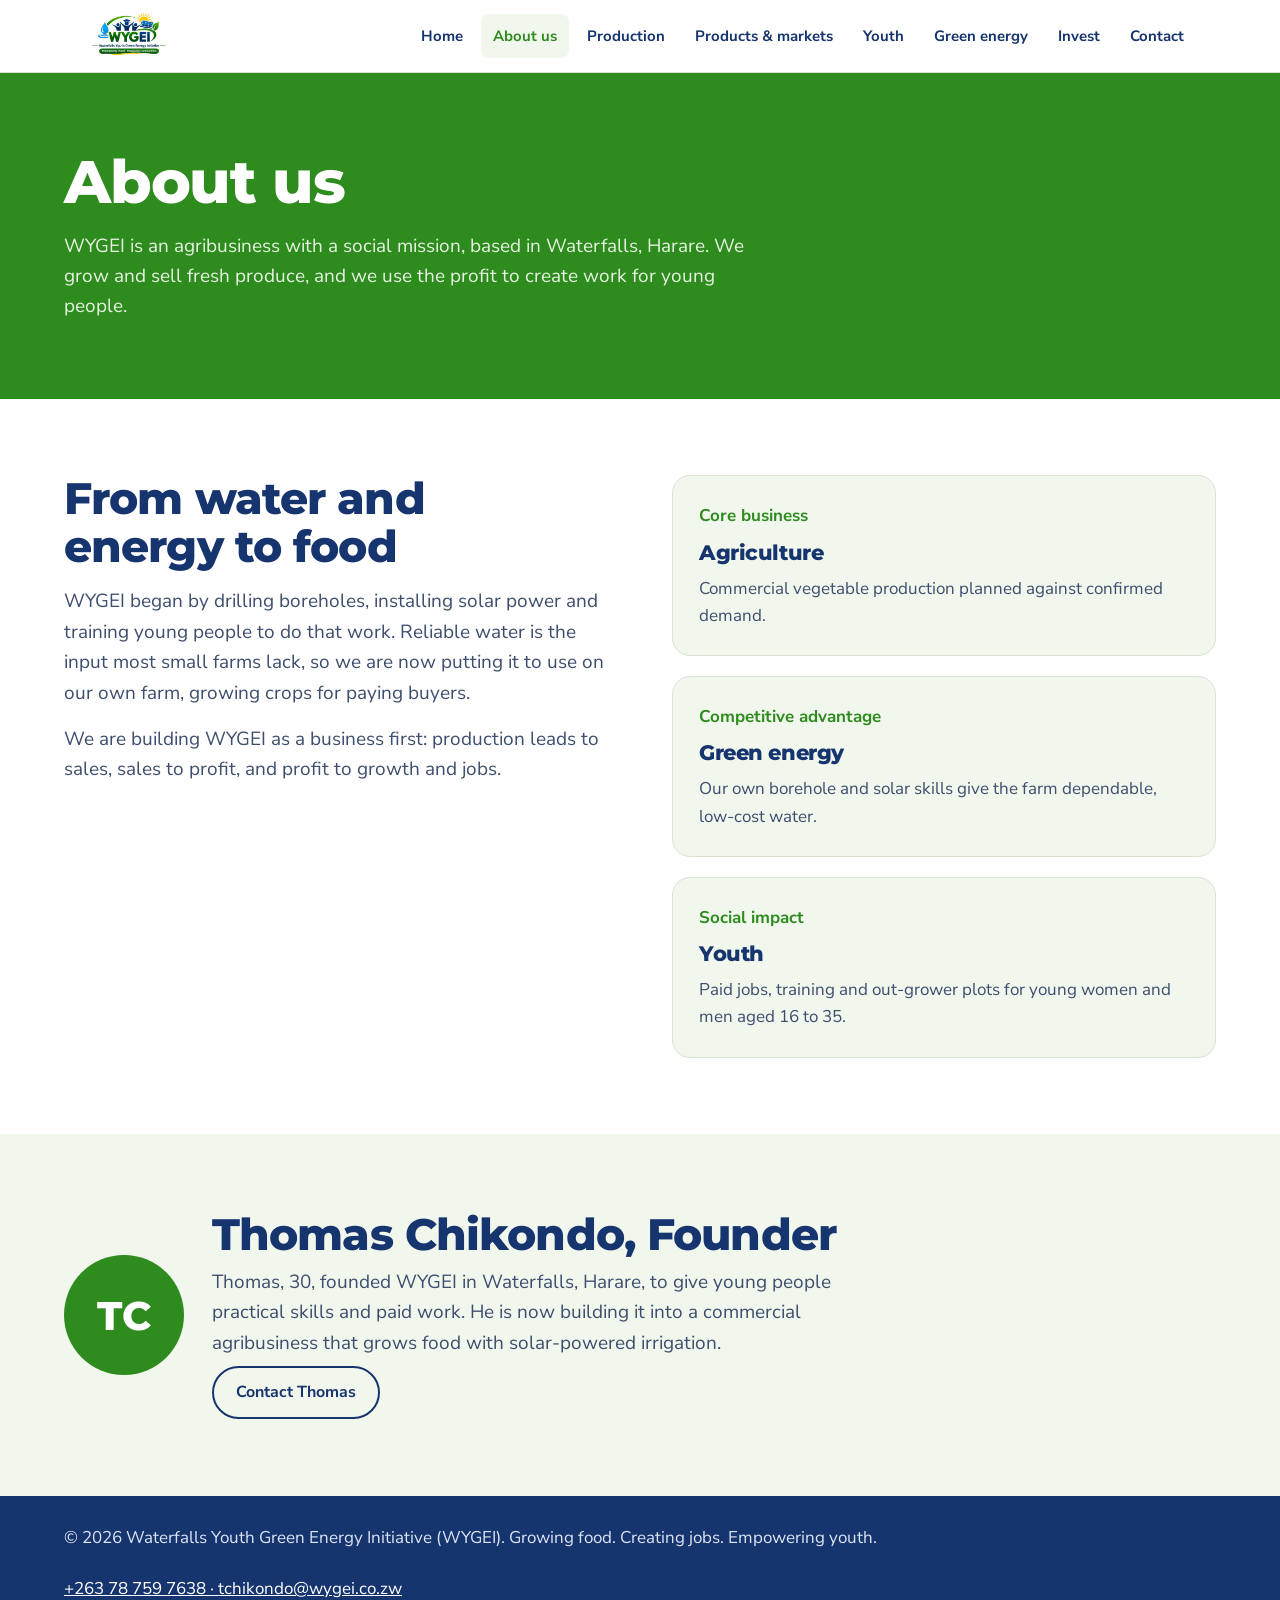
==== about.html @ 9649f08f "Split site into eight pages, add revenue simulator and investment detail Home leads with the commerc" ====
<!DOCTYPE html>
<html lang="en">
<head>
<meta charset="utf-8">
<meta name="viewport" content="width=device-width, initial-scale=1">
<title>About WYGEI</title>
<meta name="description" content="About Waterfalls Youth Green Energy Initiative, a youth-driven agribusiness in Harare.">
<link rel="stylesheet" href="https://fonts.googleapis.com/css2?family=Montserrat:wght@700;800&family=Nunito+Sans:wght@400;600;700&display=swap">
<link rel="stylesheet" href="style.css">
</head>
<body>
<nav aria-label="Main">
<div class="wrap">
<a class="brand" href="index.html"><span><img src="logo.png" alt="WYGEI home" width="78" height="52"></span></a>
<div class="links"><a href="index.html">Home</a><a href="about.html" aria-current="page">About us</a><a href="production.html">Production</a><a href="markets.html">Products &amp; markets</a><a href="youth.html">Youth</a><a href="energy.html">Green energy</a><a href="invest.html">Invest</a><a href="contact.html">Contact</a></div>
</div>
</nav>
<header class="band green"><div class="wrap pagehead"><h1>About us</h1><p class="lead">WYGEI is an agribusiness with a social mission, based in Waterfalls, Harare. We grow and sell fresh produce, and we use the profit to create work for young people.</p></div></header>
<section class="band" id="story">
<div class="wrap split">
<div style="display:grid;gap:16px">
<h2>From water and energy to food</h2>
<p class="lead">WYGEI began by drilling boreholes, installing solar power and training young people to do that work. Reliable water is the input most small farms lack, so we are now putting it to use on our own farm, growing crops for paying buyers.</p>
<p class="lead">We are building WYGEI as a business first: production leads to sales, sales to profit, and profit to growth and jobs.</p>
</div>
<div class="cards" style="grid-template-columns:minmax(0,1fr);margin-top:0">
<div class="card"><span class="tag" style="color:var(--green);font-weight:700">Core business</span><h3>Agriculture</h3><p>Commercial vegetable production planned against confirmed demand.</p></div>
<div class="card"><span class="tag" style="color:var(--green);font-weight:700">Competitive advantage</span><h3>Green energy</h3><p>Our own borehole and solar skills give the farm dependable, low-cost water.</p></div>
<div class="card"><span class="tag" style="color:var(--green);font-weight:700">Social impact</span><h3>Youth</h3><p>Paid jobs, training and out-grower plots for young women and men aged 16 to 35.</p></div>
</div>
</div>
</section>
<section class="band" style="background:var(--panel)" id="founder">
<div class="wrap founder" style="margin-top:0">
<div class="mono" aria-hidden="true">TC</div>
<div style="display:grid;gap:8px">
<h2>Thomas Chikondo, Founder</h2>
<p class="lead">Thomas, 30, founded WYGEI in Waterfalls, Harare, to give young people practical skills and paid work. He is now building it into a commercial agribusiness that grows food with solar-powered irrigation.</p>
<p><a class="btn ghost" href="contact.html">Contact Thomas</a></p>
</div>
</div>
</section>

<footer class="band" style="padding-block:28px">
<div class="wrap">
<p>© 2026 Waterfalls Youth Green Energy Initiative (WYGEI). Growing food. Creating jobs. Empowering youth.</p>
<p><a href="contact.html">+263 78 759 7638 · tchikondo@wygei.co.zw</a></p>
</div>
</footer>
<script src="app.js"></script>
</body>
</html>
---- style.css ----
:root{color-scheme:light dark;
--bg:light-dark(#FFFFFF,#0C1A33);
--ink:light-dark(#16346E,#EEF3FB);
--soft:light-dark(#3E4E6E,#B8C6DE);
--green:light-dark(#2E8B1E,#3FA82C);
--greenband:light-dark(#2E8B1E,#1F5E17);
--onGreen:#FFFFFF;
--sun:#F5C400;
--water:light-dark(#1E9BE0,#4DB6F0);
--panel:light-dark(#F2F7EE,#13264A);
--line:light-dark(#D9E3D2,#25395F);
--sky1:light-dark(#DDF0FF,#0A1630);
--sky2:light-dark(#FFF4CC,#1B2C55);
--hill:light-dark(#BFE0A6,#1E4A2A);
--soil:light-dark(#B98A5E,#5A3F2A);
--soil2:light-dark(#A4774D,#4A3322)}
:root[data-theme=light]{color-scheme:light}:root[data-theme=dark]{color-scheme:dark}
*{box-sizing:border-box;min-width:0}
html{scroll-padding-top:84px;scroll-behavior:smooth}
body{margin:0;background:var(--bg);color:var(--ink);font:17px/1.6 'Nunito Sans',Arial,sans-serif;overflow-x:clip}
img{max-width:100%;height:auto;display:block}
a{color:inherit}
h1,h2,h3{font-family:Montserrat,Arial,sans-serif;font-weight:800;line-height:1.08;letter-spacing:-.02em;margin:0;text-wrap:balance}
h1{font-size:clamp(34px,5.2vw,60px)}
h2{font-size:clamp(28px,3.6vw,44px)}
h3{font-size:21px;line-height:1.2}
p{margin:0}
.wrap{max-width:1240px;margin:0 auto}
.band{padding-block:clamp(40px,6vw,88px);padding-inline:max(5vw,16px)}
.lead{font-size:19px;color:var(--soft);max-width:62ch}
nav{position:sticky;top:0;z-index:5;background:color-mix(in srgb,var(--bg) 92%,transparent);backdrop-filter:blur(8px);border-bottom:1px solid var(--line)}
nav .wrap{display:flex;align-items:center;gap:20px;padding:8px max(5vw,16px);flex-wrap:wrap}
.brand{display:flex;align-items:center;gap:12px;text-decoration:none;margin-right:auto}
.brand span{background:#fff;border-radius:10px;padding:2px 6px;display:block}
.brand img{height:52px;width:auto}
.links{display:flex;gap:6px;flex-wrap:wrap}
.links a{text-decoration:none;font-weight:700;font-size:15px;padding:10px 12px;border-radius:8px}
.links a:hover,.links a:focus-visible{background:var(--panel)}
.btn{display:inline-flex;align-items:center;justify-content:center;min-height:48px;padding:12px 22px;border-radius:999px;font-weight:700;text-decoration:none;border:2px solid transparent;font-size:16px;cursor:pointer;font-family:inherit}
.btn.sun{background:var(--sun);color:#16346E}
.btn.ghost{border-color:currentColor;background:transparent;color:inherit}
.btn:focus-visible,a:focus-visible,input:focus-visible,select:focus-visible,textarea:focus-visible{outline:3px solid var(--water);outline-offset:2px}
.hero{padding-bottom:0}
.hero .top{display:grid;grid-template-columns:minmax(0,1.3fr) minmax(0,1fr);gap:40px;align-items:end}
.hero .ctas{display:flex;gap:12px;flex-wrap:wrap}
.fig{position:relative;height:clamp(260px,34vw,440px);margin-top:36px}
.fig>svg{position:absolute;inset:0;width:100%;height:100%}
.green{background:var(--greenband);color:var(--onGreen)}
.green .lead,.green p{color:#E6F4E1}
.services{display:grid;grid-template-columns:repeat(4,minmax(0,1fr));gap:20px;margin-top:36px}
.svc{background:rgba(255,255,255,.1);border:1px solid rgba(255,255,255,.22);border-radius:18px;padding:26px;display:flex;flex-direction:column;gap:12px}
.svc svg{width:56px;height:56px}
.split{display:grid;grid-template-columns:minmax(0,1fr) minmax(0,1fr);gap:clamp(28px,5vw,72px);align-items:start}
.facts{display:grid;grid-template-columns:repeat(2,minmax(0,1fr));gap:16px;margin-top:28px}
.fact{background:var(--panel);border:1px solid var(--line);border-radius:16px;padding:20px}
.fact b{display:block;font-family:Montserrat,Arial,sans-serif;font-size:22px}
.fact span{color:var(--soft);font-size:15px}
.steps{list-style:none;margin:0;padding:0;display:flex;flex-direction:column}
.steps li{display:grid;grid-template-columns:auto minmax(0,1fr);gap:18px;padding:18px 0;border-top:1px solid var(--line)}
.steps li:last-child{border-bottom:1px solid var(--line)}
.steps .when{font-family:Montserrat,Arial,sans-serif;font-weight:800;color:var(--green);white-space:nowrap;min-width:7.5em}
.steps p{color:var(--soft)}
.targets{display:grid;grid-template-columns:repeat(3,minmax(0,1fr));gap:16px;margin-top:20px}
.target{border-radius:16px;padding:22px;background:var(--sun);color:#16346E}
.target b{display:block;font-family:Montserrat,Arial,sans-serif;font-size:clamp(36px,4vw,52px);line-height:1}
.note{font-size:14px;color:var(--soft);margin-top:12px}
.cards{display:grid;grid-template-columns:repeat(3,minmax(0,1fr));gap:20px;margin-top:32px}
.card{background:var(--panel);border:1px solid var(--line);border-radius:18px;padding:26px;display:flex;flex-direction:column;gap:10px}
.card p{color:var(--soft)}
.card ul{margin:0;padding-left:20px;color:var(--soft)}
.founder{display:grid;grid-template-columns:auto minmax(0,1fr);gap:28px;align-items:center;margin-top:28px}
.mono{width:120px;height:120px;border-radius:50%;background:var(--green);color:#fff;display:grid;place-items:center;font:800 40px Montserrat,Arial,sans-serif}
form{display:grid;gap:16px;background:var(--panel);border:1px solid var(--line);border-radius:20px;padding:clamp(20px,3vw,32px)}
label{font-weight:700;font-size:15px;display:grid;gap:6px}
input,select,textarea{font:16px 'Nunito Sans',Arial,sans-serif;padding:12px 14px;border-radius:10px;border:1.5px solid var(--line);background:var(--bg);color:var(--ink);min-height:48px;width:100%}
textarea{min-height:110px;resize:vertical}
.two{display:grid;grid-template-columns:repeat(2,minmax(0,1fr));gap:16px}
.out{display:none;gap:12px;border-top:1px solid var(--line);padding-top:16px}
.out.show{display:grid}
.out pre{white-space:pre-wrap;margin:0;background:var(--bg);border:1px solid var(--line);border-radius:10px;padding:14px;font:15px/1.5 'Nunito Sans',Arial,sans-serif}
.row{display:flex;gap:10px;flex-wrap:wrap}
.contact{display:grid;gap:18px;align-content:start}
.contact dl{margin:0;display:grid;gap:14px}
.contact dt{font-weight:700;font-size:14px;color:var(--soft)}
.contact dd{margin:0;font-size:19px;font-weight:700;overflow-wrap:anywhere}
.green .contact dt{color:#D3EBCB}
.green .contact dd,.green .contact dd a{color:#FFFFFF}
.logochip{background:#fff;border-radius:16px;padding:12px;max-width:320px}
footer{background:#16346E;color:#DCE5F5}
footer .wrap{display:flex;gap:24px;justify-content:space-between;flex-wrap:wrap;align-items:center}
footer a{color:#fff}
@keyframes drip{from{stroke-dashoffset:60}to{stroke-dashoffset:0}}
.flow{stroke-dasharray:6 14;animation:drip 1.6s linear infinite}
@media(prefers-reduced-motion:reduce){.flow{animation:none}html{scroll-behavior:auto}}
@media(max-width:900px){.services{grid-template-columns:repeat(2,minmax(0,1fr))}.cards{grid-template-columns:minmax(0,1fr)}.hero .top{grid-template-columns:minmax(0,1fr)}}
@media(max-width:720px){.split{grid-template-columns:minmax(0,1fr)}.links a{padding:8px 9px;font-size:14px}}
@media(max-width:600px){.services,.facts,.two{grid-template-columns:minmax(0,1fr)}.targets{grid-template-columns:minmax(0,1fr)}.founder{grid-template-columns:minmax(0,1fr)}.brand img{height:44px}.steps li{grid-template-columns:minmax(0,1fr);gap:4px}}

/* added: agribusiness positioning, production and investment */
.pillars{display:grid;grid-template-columns:repeat(3,minmax(0,1fr));gap:20px;margin-top:32px}
.pillar{background:rgba(255,255,255,.1);border:1px solid rgba(255,255,255,.22);border-radius:18px;padding:26px;display:flex;flex-direction:column;gap:10px}
.pillar .role{font-weight:700;color:var(--sun);font-size:15px}
.chain{display:flex;flex-wrap:wrap;gap:8px;align-items:center;margin-top:28px;font-family:Montserrat,Arial,sans-serif;font-weight:800;font-size:clamp(16px,1.8vw,20px)}
.chain span{background:#fff;color:#16346E;border-radius:999px;padding:8px 16px}
.chain i{font-style:normal;color:var(--sun)}
.tblwrap{overflow-x:auto;margin-top:16px}
table{border-collapse:collapse;width:100%;font-size:16px}
th{text-align:left;font-size:14px;color:var(--soft);font-weight:700;padding:10px 12px;border-bottom:2px solid var(--ink)}
td{padding:12px;border-bottom:1px solid var(--line)}
td.n,th.n{text-align:right;white-space:nowrap;font-variant-numeric:tabular-nums}
tr.tot td{font-weight:800;border-bottom:2px solid var(--ink)}
.bars{display:grid;gap:12px;margin-top:20px}
.bar{display:grid;grid-template-columns:7.5em minmax(0,1fr) 5.5em;gap:12px;align-items:center}
.bar .track{background:var(--panel);border:1px solid var(--line);border-radius:8px;height:30px;overflow:hidden}
.bar .fill{height:100%;background:var(--green);border-radius:7px}
.bar b{text-align:right;white-space:nowrap;font-variant-numeric:tabular-nums}
.kpis{display:grid;grid-template-columns:repeat(auto-fit,minmax(11em,1fr));gap:16px;margin-top:24px}
.kpi{background:var(--panel);border:1px solid var(--line);border-radius:16px;padding:20px}
.kpi b{display:block;font-family:Montserrat,Arial,sans-serif;font-size:clamp(26px,3vw,36px);line-height:1.1;white-space:nowrap}
.kpi span{color:var(--soft);font-size:15px}
.assume{background:var(--panel);border:1px solid var(--line);border-radius:12px;padding:12px 16px;font-size:15px;color:var(--soft);margin-top:20px}
.links a[aria-current]{background:var(--panel)}
@media(max-width:900px){.pillars{grid-template-columns:minmax(0,1fr)}}
@media(max-width:600px){.bar{grid-template-columns:6em minmax(0,1fr) 4.8em;gap:8px}table{font-size:14px}th,td{padding:8px 6px}}
@media(max-width:600px){.stack thead{display:none}.stack tr{display:grid;padding-block:10px;border-bottom:1px solid var(--line)}.stack td{display:flex;justify-content:space-between;gap:12px;border:0;padding:3px 0;text-align:right}.stack td::before{content:attr(data-l);color:var(--soft);text-align:left}.stack tr.tot{border-bottom:2px solid var(--ink)}}
.green .kpi{color:var(--ink)}
#production .kpis{grid-template-columns:repeat(auto-fit,minmax(8.5em,1fr))}
/* multi-page additions */
.muted{color:var(--soft);font-size:14px}
.pagehead{display:grid;gap:16px}
.links a[aria-current=page]{background:var(--panel);color:var(--green)}
.hier{display:grid;gap:10px;max-width:880px;margin:32px auto 0}
.hier .top{background:var(--greenband);color:#fff;border-radius:16px;padding:22px;text-align:center}
.hier .top b{display:block;font-family:Montserrat,Arial,sans-serif;font-size:22px}
.hier .grid{display:grid;grid-template-columns:repeat(2,minmax(0,1fr));gap:10px}
.hier .cell{background:var(--bg);border:1px solid var(--line);border-radius:14px;padding:18px;display:flex;gap:14px;align-items:center}
.hier .cell svg{width:36px;height:36px;flex:none}
.hier .cell b{font-family:Montserrat,Arial,sans-serif;font-size:17px;display:block}
.hier .cell span{color:var(--soft);font-size:14px}
.hier .arrow{text-align:center;color:var(--soft);font-size:22px;line-height:1}
.hier .wide{background:var(--bg);border:1px solid var(--line);border-radius:14px;padding:18px;text-align:center}
.hier .wide b{font-family:Montserrat,Arial,sans-serif;font-size:18px}
.hier .end{background:var(--sun);color:#16346E;border-radius:14px;padding:18px;text-align:center}
.hier .end b{font-family:Montserrat,Arial,sans-serif;font-size:18px}
.hier .tag{font-size:13px;font-weight:700;color:var(--green);display:block;margin-bottom:2px}
.top .tag,.end .tag{color:inherit;opacity:.85}
.sim{display:grid;grid-template-columns:minmax(0,1.1fr) minmax(0,1fr);gap:clamp(20px,4vw,48px);background:var(--bg);border:1px solid var(--line);border-radius:22px;padding:clamp(18px,3vw,36px);margin-top:24px}
.ctl{display:grid;gap:6px;padding:12px 0;border-bottom:1px solid var(--line)}
.ctl:first-child{padding-top:0}
.ctl .lbl{display:flex;justify-content:space-between;gap:12px;font-weight:700;font-size:15px}
.ctl output{font-family:Montserrat,Arial,sans-serif;color:var(--green);white-space:nowrap}
input[type=range]{-webkit-appearance:none;appearance:none;height:44px;padding:0;border:0;background:transparent;min-height:0}
input[type=range]::-webkit-slider-runnable-track{height:8px;border-radius:4px;background:var(--line)}
input[type=range]::-moz-range-track{height:8px;border-radius:4px;background:var(--line)}
input[type=range]::-webkit-slider-thumb{-webkit-appearance:none;width:26px;height:26px;border-radius:50%;background:var(--green);border:3px solid #fff;margin-top:-9px;box-shadow:0 1px 3px rgba(0,0,0,.3)}
input[type=range]::-moz-range-thumb{width:22px;height:22px;border-radius:50%;background:var(--green);border:3px solid #fff}
.res{display:grid;gap:14px;align-content:start}
.res .big{background:var(--greenband);color:#fff;border-radius:16px;padding:20px}
.res .big span{font-size:15px;opacity:.9}
.res .big b{display:block;font-family:Montserrat,Arial,sans-serif;font-size:clamp(32px,4vw,46px);line-height:1.1}
#r-sur[data-neg="1"]{color:#FFD7D0}
.res .pair{display:grid;grid-template-columns:repeat(2,minmax(0,1fr));gap:12px}
.vs{display:grid;gap:8px}
.vs .bar{grid-template-columns:5.5em minmax(0,1fr)}
.fill.cost{background:var(--sun)}
.pagecards{display:grid;grid-template-columns:repeat(3,minmax(0,1fr));gap:20px;margin-top:28px}
.pagecards a{text-decoration:none;background:var(--panel);border:1px solid var(--line);border-radius:18px;padding:24px;display:grid;gap:8px}
.pagecards a:hover{border-color:var(--green)}
.pagecards a p{color:var(--soft)}
.pagecards a .go{color:var(--green);font-weight:700}
@media(max-width:900px){.sim{grid-template-columns:minmax(0,1fr)}.pagecards{grid-template-columns:repeat(2,minmax(0,1fr))}}
@media(max-width:720px){nav{position:static}nav .wrap{flex-wrap:nowrap;flex-direction:column;align-items:flex-start;gap:6px}.links{flex-wrap:nowrap;overflow-x:auto;width:100%;padding-bottom:4px}.links a{flex:none}}
@media(max-width:600px){.hier .grid,.pagecards,.res .pair{grid-template-columns:minmax(0,1fr)}}
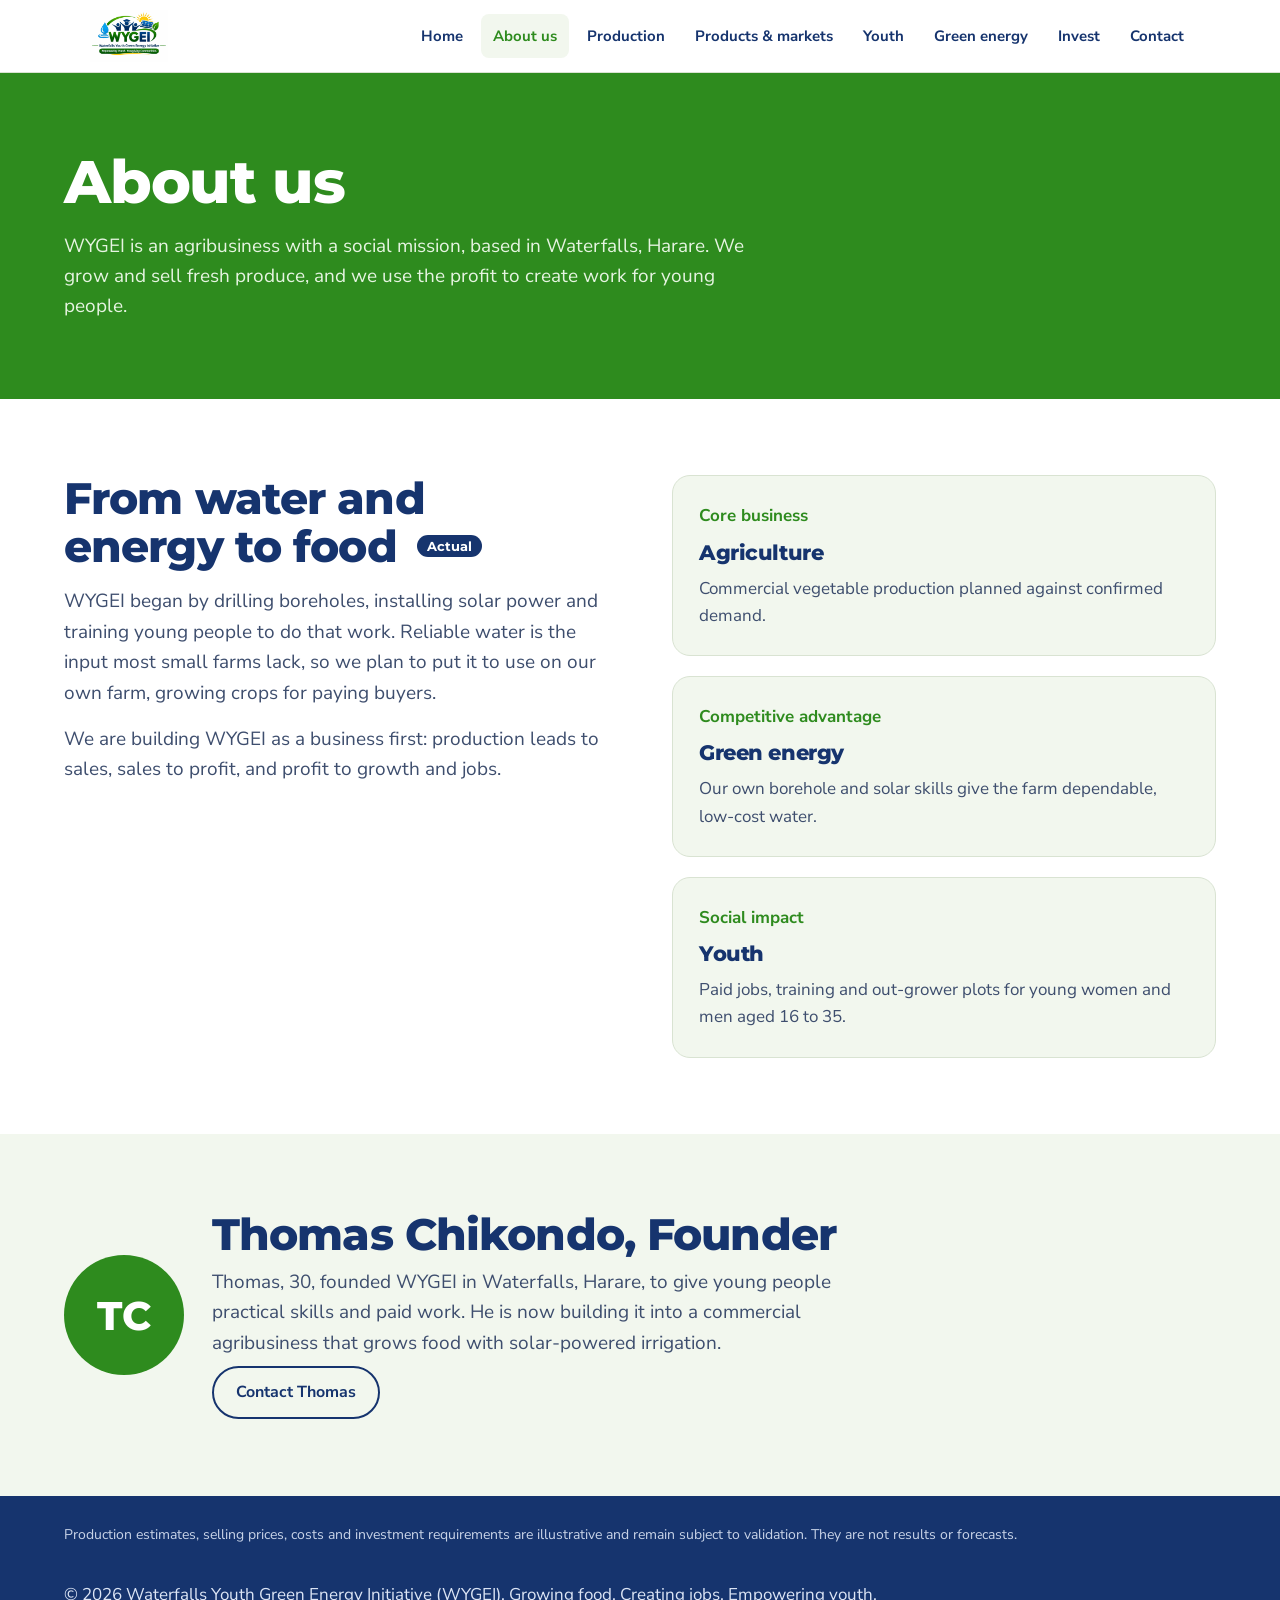
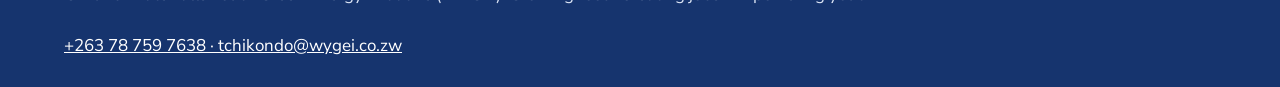
==== commit 85c14689: "Add status labels, disclaimer, baseline register and pitch PDFs Label figures as actual, target, pro" ====
--- a/about.html
+++ b/about.html
@@ -19,8 +19,8 @@
 <section class="band" id="story">
 <div class="wrap split">
 <div style="display:grid;gap:16px">
-<h2>From water and energy to food</h2>
-<p class="lead">WYGEI began by drilling boreholes, installing solar power and training young people to do that work. Reliable water is the input most small farms lack, so we are now putting it to use on our own farm, growing crops for paying buyers.</p>
+<h2>From water and energy to food <span class="b a">Actual</span></h2>
+<p class="lead">WYGEI began by drilling boreholes, installing solar power and training young people to do that work. Reliable water is the input most small farms lack, so we plan to put it to use on our own farm, growing crops for paying buyers.</p>
 <p class="lead">We are building WYGEI as a business first: production leads to sales, sales to profit, and profit to growth and jobs.</p>
 </div>
 <div class="cards" style="grid-template-columns:minmax(0,1fr);margin-top:0">
@@ -43,6 +43,7 @@
 
 <footer class="band" style="padding-block:28px">
 <div class="wrap">
+<p class="disc-line">Production estimates, selling prices, costs and investment requirements are illustrative and remain subject to validation. They are not results or forecasts.</p>
 <p>© 2026 Waterfalls Youth Green Energy Initiative (WYGEI). Growing food. Creating jobs. Empowering youth.</p>
 <p><a href="contact.html">+263 78 759 7638 · tchikondo@wygei.co.zw</a></p>
 </div>
--- a/style.css
+++ b/style.css
@@ -171,3 +171,17 @@
 @media(max-width:900px){.sim{grid-template-columns:minmax(0,1fr)}.pagecards{grid-template-columns:repeat(2,minmax(0,1fr))}}
 @media(max-width:720px){nav{position:static}nav .wrap{flex-wrap:nowrap;flex-direction:column;align-items:flex-start;gap:6px}.links{flex-wrap:nowrap;overflow-x:auto;width:100%;padding-bottom:4px}.links a{flex:none}}
 @media(max-width:600px){.hier .grid,.pagecards,.res .pair{grid-template-columns:minmax(0,1fr)}}
+/* status labels */
+.b{display:inline-block;font:700 13px Montserrat,Arial,sans-serif;letter-spacing:0;border-radius:99px;padding:3px 10px;vertical-align:middle;white-space:nowrap}
+h2 .b{margin-left:8px;position:relative;top:-4px}
+.b.a{background:#16346E;color:#fff}
+.b.t{background:#F5C400;color:#16346E}
+.b.p{background:#2E8B1E;color:#fff}
+.b.e{background:#fff;color:#16346E;border:1.5px solid #16346E}
+.green .b.p{background:#fff;color:#2E8B1E}
+.status{display:grid;grid-template-columns:repeat(3,minmax(0,1fr));gap:16px;margin-top:18px}
+.status>div{background:var(--panel);border:1px solid var(--line);border-radius:16px;padding:18px;display:grid;gap:8px;align-content:start}
+.status p{color:var(--soft);font-size:15px}
+.disc-line{font-size:14px;opacity:.9;margin-bottom:10px;flex-basis:100%}
+@media(max-width:720px){.status{grid-template-columns:minmax(0,1fr)}}
+.status>div>.b{justify-self:start}
